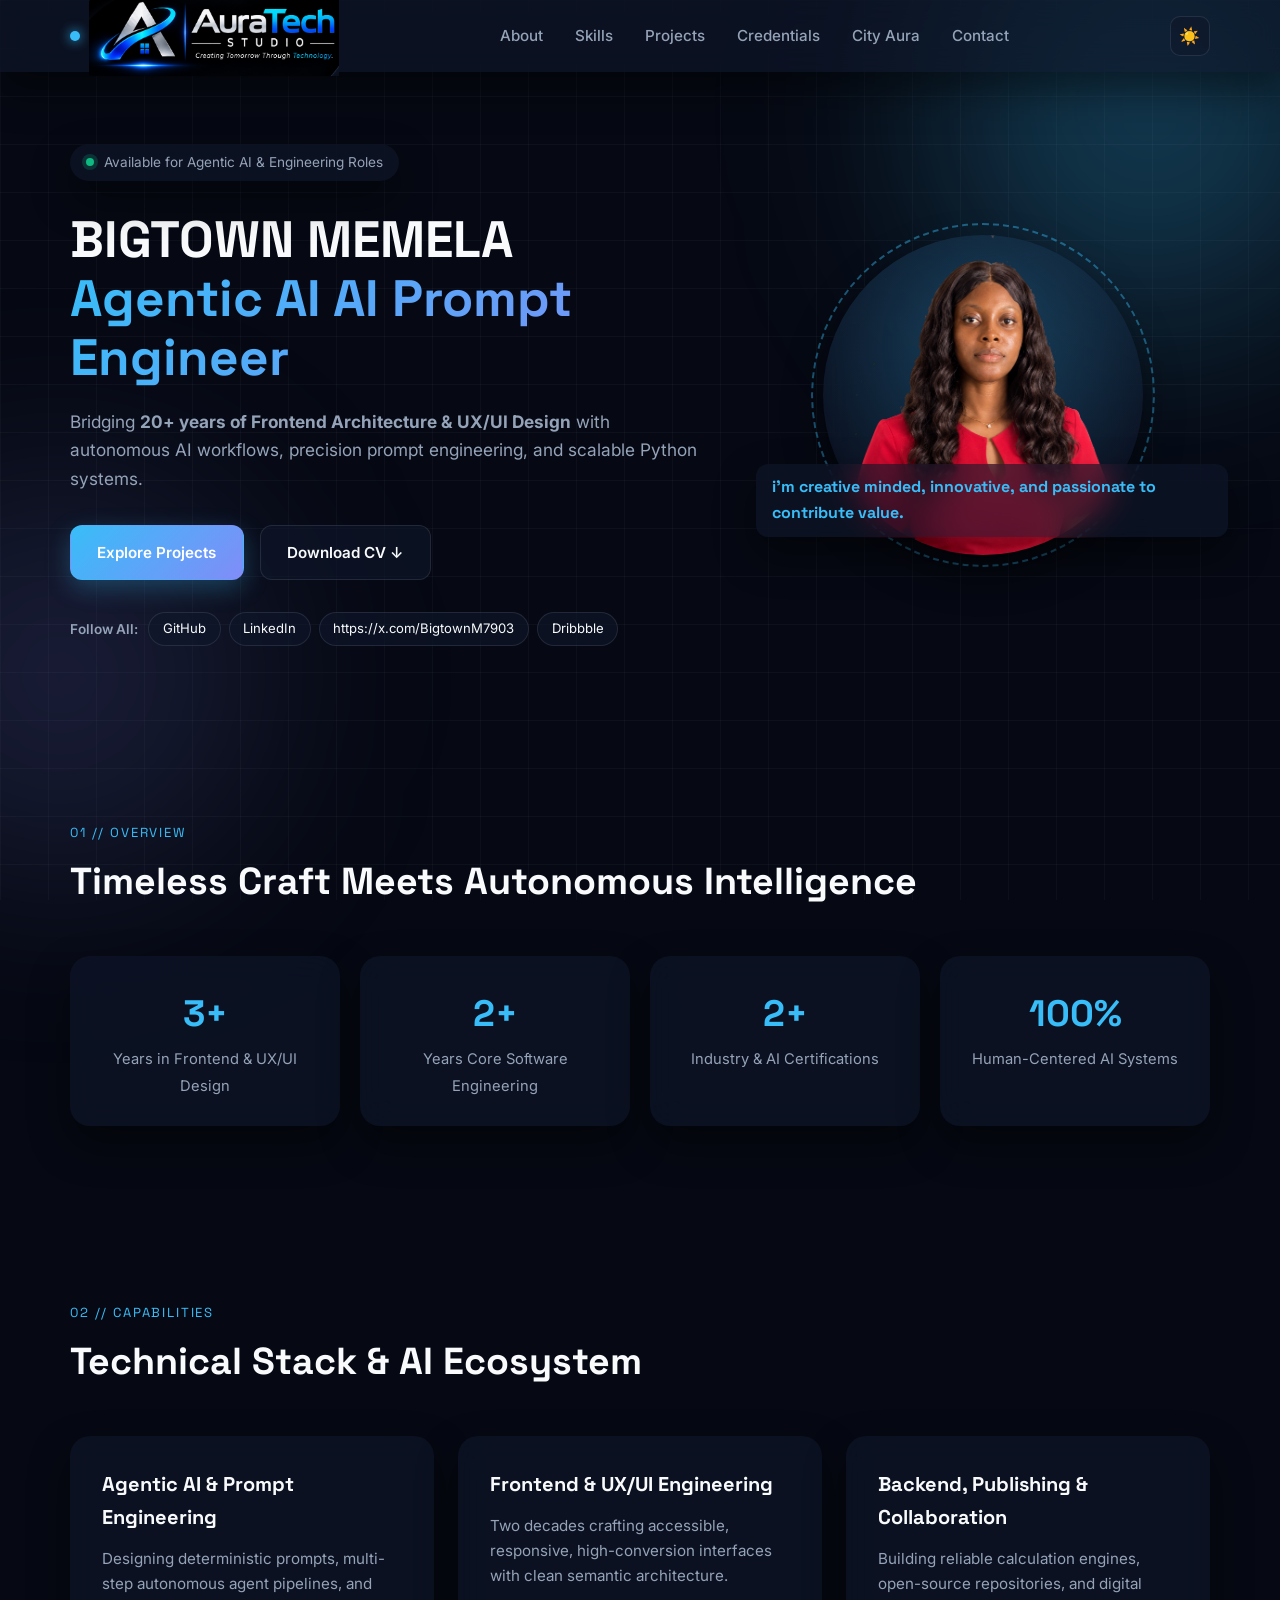
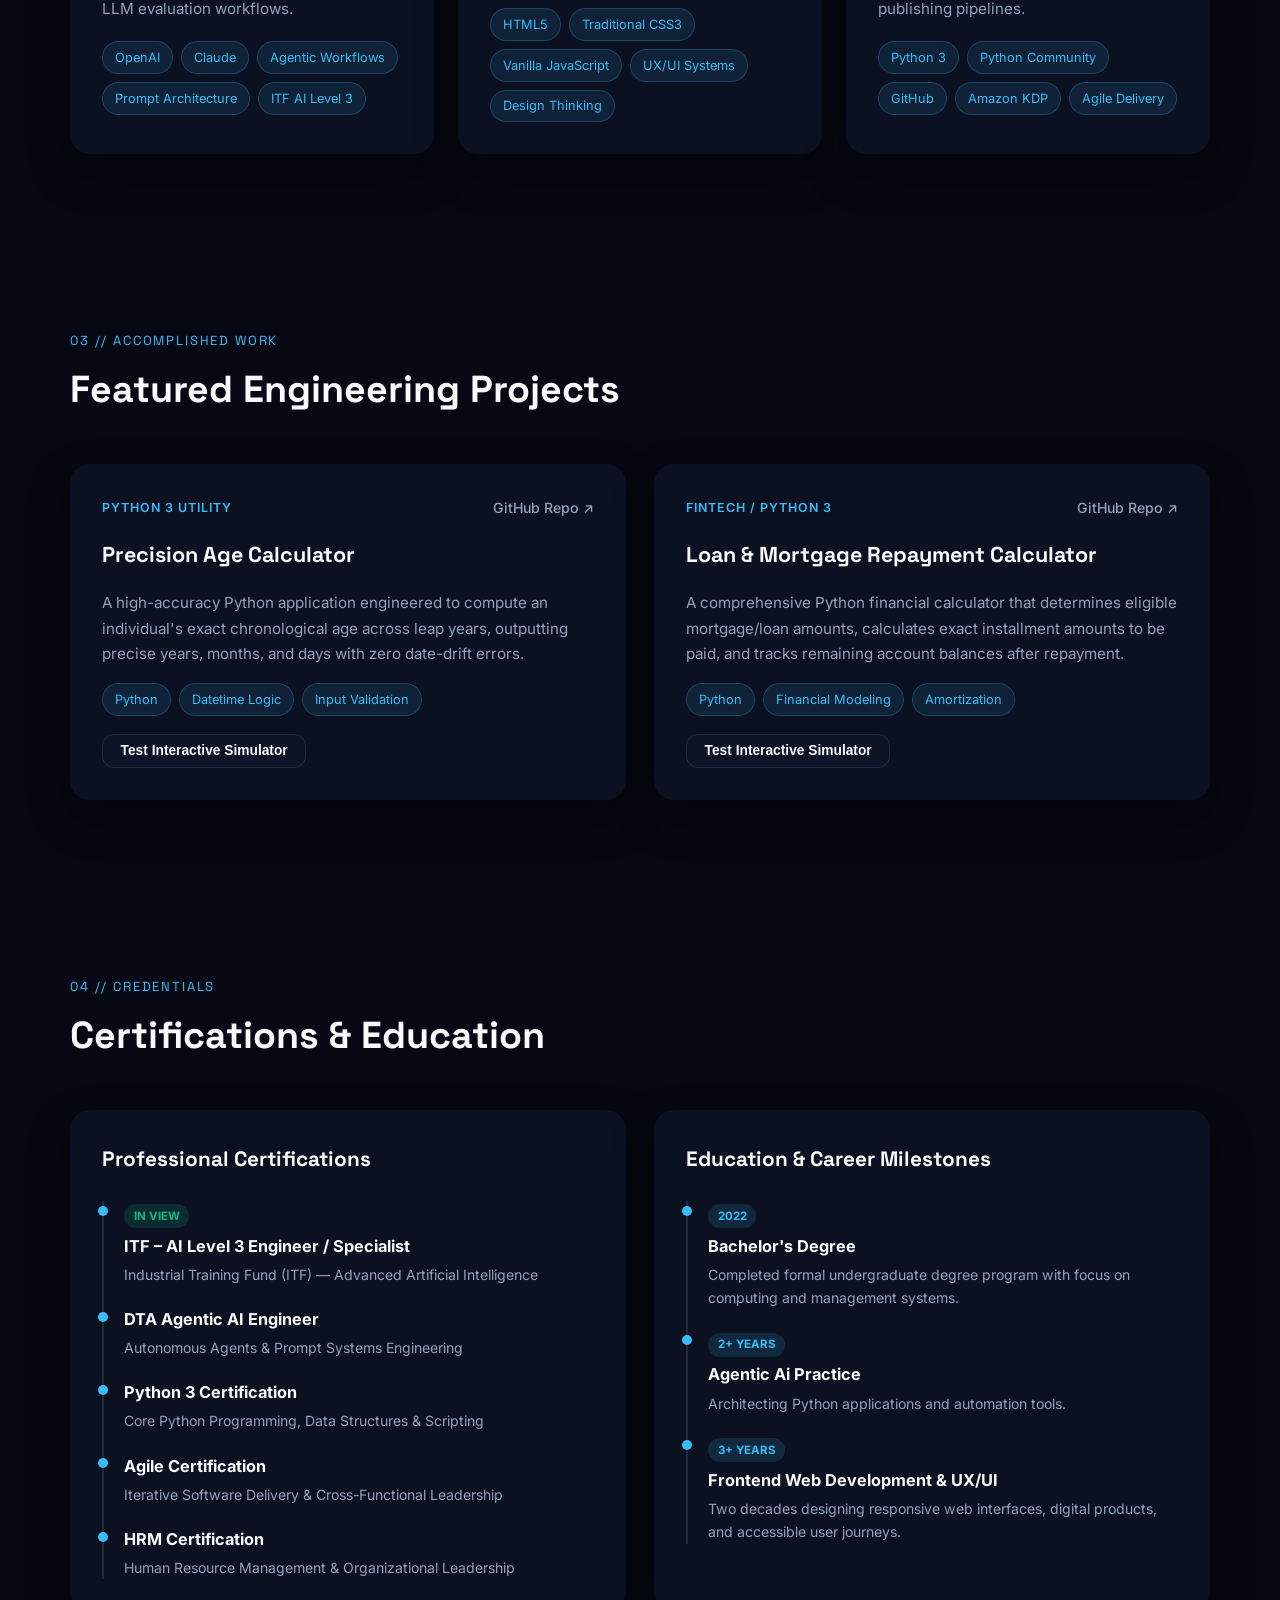
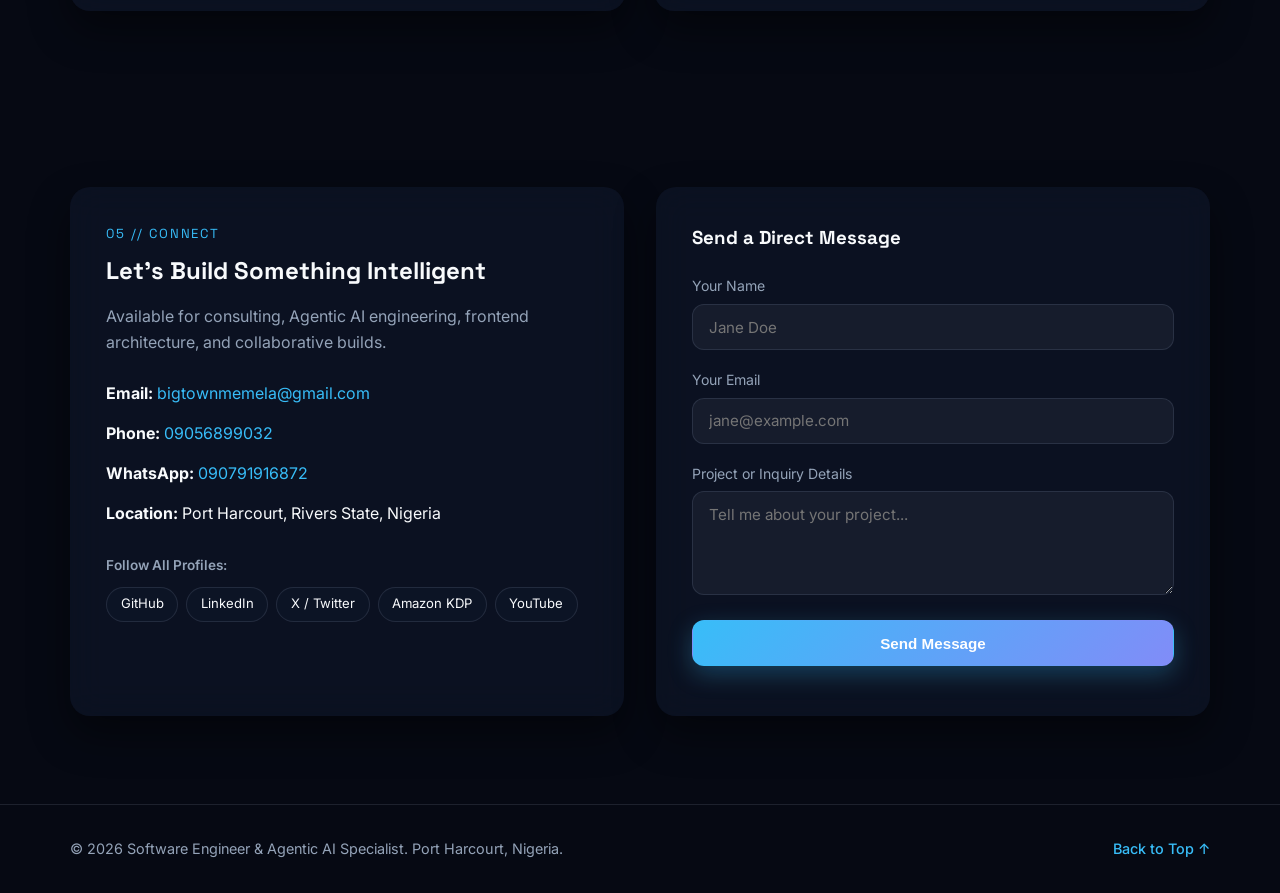
==== index.html @ 9e023c88 "Add files via upload" ====
<!DOCTYPE html>
<html lang="en" data-theme="dark">
<head>
  <meta charset="UTF-8" />
  <meta name="viewport" content="width=device-width, initial-scale=1.0" />
  <meta name="description" content="Portfolio of a Senior Software Engineer, Agentic AI & AI Prompt Engineer with 20+ years in Frontend Web Development & UX/UI Design." />
  <title>Portfolio | Software Engineer & Agentic AI Specialist</title>
  <link rel="preconnect" href="https://fonts.googleapis.com" />
  <link rel="preconnect" href="https://fonts.gstatic.com" crossorigin />
  <link href="https://fonts.googleapis.com/css?family=Inter:wght@300;400;500;600;700&family=Space+Grotesk:wght@500;600;700&display=swap" rel="stylesheet" />
  <link rel="stylesheet" href="static/css/style.css"/>
  <script src="script1.js"defer></script>
</head>
<body>
  <!-- Ambient Background Orbs -->
  <div class="bg-orb orb-1" aria-hidden="true"></div>
  <div class="bg-orb orb-2" aria-hidden="true"></div>
  <div class="grid-overlay" aria-hidden="true"></div>

  <!-- Navigation -->
  <header class="navbar glass">      
    <div class="container nav-container">        
      <a href="#home" class="brand">
        <span class="brand-dot"></span>    
        <img src="static/images/logo.png" alt="logo">
      </a>

      <nav class="nav-links" id="navLinks" aria-label="Primary Navigation">
        <a href="#about">About</a>
        <a href="#skills">Skills</a>
        <a href="#projects">Projects</a>
        <a href="#credentials">Credentials</a>
        <a href="templates/cityaura.html">City Aura</a>
        <a href="#contact">Contact</a>
      </nav>

      <div class="nav-actions">
        <button id="themeToggle" class="icon-btn" aria-label="Toggle dark and light theme" title="Switch Theme">
          <span class="theme-icon" id="themeIcon">☀️</span>
        </button>
        <button id="menuToggle" class="icon-btn mobile-only" aria-label="Toggle Menu" aria-expanded="false">
          ☰
        </button>
      </div>
    </div>
  </header>

  <main>
    <!-- Hero Section -->
    <section id="home" class="hero section">
      <div class="container hero-grid">
        <div class="hero-content reveal">
          <div class="status-pill glass">
            <span class="pulse"></span>
            <span>Available for Agentic AI & Engineering Roles</span>
          </div>

          <h1 class="hero-title">
            <span class="eyebrow"></span> BIGTOWN MEMELA<span>
              <div></div>
            <div class="gradient-text"> Agentic AI</span> AI Prompt Engineer
          </h1>

          <p class="hero-subtitle">
            Bridging <strong>20+ years of Frontend Architecture &amp; UX/UI Design</strong> with autonomous AI workflows, precision prompt engineering, and scalable Python systems.
          </p>

          <div class="hero-cta">
            <a href="#projects" class="btn btn-primary">Explore Projects</a>
            <a href="assets/resume.pdf" download class="btn btn-glass" id="downloadCvBtn">
              Download CV ↓
            </a>
          </div>

          <!-- Follow All Social Placeholder Links -->
          <div class="follow-all">
            <span class="follow-label">Follow All:</span>
            <div class="social-links">
              <a href="#" class="social-pill" target="_blank" rel="noopener" aria-label="GitHub">GitHub</a>
              <a href="https://www.linkedin.com/in/mbigtown" class="social-pill" target="_blank" rel="noopener" aria-label="LinkedIn">LinkedIn</a>
              <a href="#" class="social-pill" target="_blank" rel="noopener" aria-label="Amazon KDP Author Page">https://x.com/BigtownM7903</a>
              <a href="#" class="social-pill" target="_blank" rel="noopener" aria-label="Portfolio / Dribbble">Dribbble</a>
            </div>
          </div>
        </div>

        <!-- Circular Avatar + Transparent Cutout Integrated into Background -->
        <div class="hero-visual reveal">
          <div class="avatar-composite">
            <div class="avatar-ring"></div>
            <div class="avatar-circle glass">
              <img src="static/images/imgpjtc.png">
            </div>
            </dv>

              <span></span>
            </div>
            <div class="floating-badge badge-bottom glass">
              <strong>i'm creative minded, innovative,
                       and passionate to contribute value.
              </strong>
              <span></span>
          </div>
        </div>
      </div>
    </section>

    <!-- Experience & Philosophy -->
    <section id="about" class="section">
      <div class="container">
        <div class="section-header reveal">
          <span class="section-tag">01 // OVERVIEW</span>
          <h2>Timeless Craft Meets Autonomous Intelligence</h2>
        </div>

        <div class="stats-grid reveal">
          <div class="stat-card glass">
            <span class="stat-number">3+</span>
            <span class="stat-label">Years in Frontend &amp; UX/UI Design</span>
          </div>
          <div class="stat-card glass">
            <span class="stat-number">2+</span>
            <span class="stat-label">Years Core Software Engineering</span>
          </div>
          <div class="stat-card glass">
            <span class="stat-number">2+</span>
            <span class="stat-label">Industry &amp; AI Certifications</span>
          </div>
          <div class="stat-card glass">
            <span class="stat-number">100%</span>
            <span class="stat-label">Human-Centered AI Systems</span>
          </div>
        </div>
      </div>
    </section>

    <!-- Skills & Ecosystem -->
    <section id="skills" class="section">
      <div class="container">
        <div class="section-header reveal">
          <span class="section-tag">02 // CAPABILITIES</span>
          <h2>Technical Stack &amp; AI Ecosystem</h2>
        </div>

        <div class="skills-grid">
          <article class="skill-card glass reveal">
            <h3>Agentic AI &amp; Prompt Engineering</h3>
            <p>Designing deterministic prompts, multi-step autonomous agent pipelines, and LLM evaluation workflows.</p>
            <div class="tag-cloud">
              <span class="tag">OpenAI</span>
              <span class="tag">Claude</span>
              <span class="tag">Agentic Workflows</span>
              <span class="tag">Prompt Architecture</span>
              <span class="tag">ITF AI Level 3</span>
            </div>
          </article>

          <article class="skill-card glass reveal">
            <h3>Frontend &amp; UX/UI Engineering</h3>
            <p>Two decades crafting accessible, responsive, high-conversion interfaces with clean semantic architecture.</p>
            <div class="tag-cloud">
              <span class="tag">HTML5</span>
              <span class="tag">Traditional CSS3</span>
              <span class="tag">Vanilla JavaScript</span>
              <span class="tag">UX/UI Systems</span>
              <span class="tag">Design Thinking</span>
            </div>
          </article>

          <article class="skill-card glass reveal">
            <h3>Backend, Publishing &amp; Collaboration</h3>
            <p>Building reliable calculation engines, open-source repositories, and digital publishing pipelines.</p>
            <div class="tag-cloud">
              <span class="tag">Python 3</span>
              <span class="tag">Python Community</span>
              <span class="tag">GitHub</span>
              <span class="tag">Amazon KDP</span>
              <span class="tag">Agile Delivery</span>
            </div>
          </article>
        </div>
      </div>
    </section>

    <!-- Accomplished Projects -->
    <section id="projects" class="section">
      <div class="container">
        <div class="section-header reveal">
          <span class="section-tag">03 // ACCOMPLISHED WORK</span>
          <h2>Featured Engineering Projects</h2>
        </div>

        <div class="projects-grid">
          <!-- Project 1: Age Calculator -->
          <article class="project-card glass reveal">
            <div class="project-top">
              <span class="project-badge">Python 3 Utility</span>
              <a href="#" class="repo-link" target="_blank" rel="noopener">GitHub Repo ↗</a>
            </div>
            <h3>Precision Age Calculator</h3>
            <p>
              A high-accuracy Python application engineered to compute an individual's exact chronological age across leap years, outputting precise years, months, and days with zero date-drift errors.
            </p>
            <div class="tag-cloud">
              <span class="tag">Python</span>
              <span class="tag">Datetime Logic</span>
              <span class="tag">Input Validation</span>
            </div>
            <div class="project-actions">
              <button class="btn btn-glass btn-sm" data-demo="age">Test Interactive Simulator</button>
            </div>
          </article>

          <!-- Project 2: Loan & Mortgage Calculator -->
          <article class="project-card glass reveal">
            <div class="project-top">
              <span class="project-badge">FinTech / Python 3</span>
              <a href="#" class="repo-link" target="_blank" rel="noopener">GitHub Repo ↗</a>
            </div>
            <h3>Loan &amp; Mortgage Repayment Calculator</h3>
            <p>
              A comprehensive Python financial calculator that determines eligible mortgage/loan amounts, calculates exact installment amounts to be paid, and tracks remaining account balances after repayment.
            </p>
            <div class="tag-cloud">
              <span class="tag">Python</span>
              <span class="tag">Financial Modeling</span>
              <span class="tag">Amortization</span>
            </div>
            <div class="project-actions">
              <button class="btn btn-glass btn-sm" data-demo="loan">Test Interactive Simulator</button>
            </div>
          </article>
        </div>
      </div>
    </section>

    <!-- Certifications & Education -->
    <section id="credentials" class="section">
      <div class="container">
        <div class="section-header reveal">
          <span class="section-tag">04 // CREDENTIALS</span>
          <h2>Certifications &amp; Education</h2>
        </div>

        <div class="credentials-grid">
          <!-- Certifications -->
          <div class="cred-column glass reveal">
            <h3>Professional Certifications</h3>
            <ul class="timeline-list">
              <li class="timeline-item highlight-item">
                <span class="badge-status">In View</span>
                <h4>ITF – AI Level 3 Engineer / Specialist</h4>
                <p>Industrial Training Fund (ITF) — Advanced Artificial Intelligence</p>
              </li>
              <li class="timeline-item">
                <h4>DTA Agentic AI Engineer</h4>
                <p>Autonomous Agents &amp; Prompt Systems Engineering</p>
              </li>
              <li class="timeline-item">
                <h4>Python 3 Certification</h4>
                <p>Core Python Programming, Data Structures &amp; Scripting</p>
              </li>
              <li class="timeline-item">
                <h4>Agile Certification</h4>
                <p>Iterative Software Delivery &amp; Cross-Functional Leadership</p>
              </li>
              <li class="timeline-item">
                <h4>HRM Certification</h4>
                <p>Human Resource Management &amp; Organizational Leadership</p>
              </li>
            </ul>
          </div>

          <!-- Education & Experience -->
          <div class="cred-column glass reveal">
            <h3>Education &amp; Career Milestones</h3>
            <ul class="timeline-list">
              <li class="timeline-item">
                <span class="year-pill">2022</span>
                <h4>Bachelor's Degree</h4>
                <p>Completed formal undergraduate degree program with focus on computing and management systems.</p>
              </li>
              <li class="timeline-item">
                <span class="year-pill">2+ Years</span>
                <h4>Agentic Ai Practice</h4>
                <p>Architecting Python applications and automation tools.</p>
              </li>
              <li class="timeline-item">
                <span class="year-pill">3+ Years</span>
                <h4>Frontend Web Development &amp; UX/UI</h4>
                <p>Two decades designing responsive web interfaces, digital products, and accessible user journeys.</p>
              </li>
            </ul>
          </div>
        </div>
      </div>
    </section>

    <!-- Contact Section -->
    <section id="contact" class="section">
      <div class="container contact-grid">
        <div class="contact-info glass reveal">
          <span class="section-tag">05 // CONNECT</span>
          <h2>Let's Build Something Intelligent</h2>
          <p>
            Available for consulting, Agentic AI engineering, frontend architecture, and collaborative builds.
          </p>

          <ul class="contact-list">
            <li>
              <strong>Email:</strong>
              <a href="mailto:bigtownmemela@gmail.com">bigtownmemela@gmail.com</a>
            </li>
            <li>
              <strong>Phone:</strong>
              <a href="tel:+2349056899032">09056899032</a>
            </li>
            <li>
              <strong>WhatsApp:</strong>
              <a href="https://wa.me/23490791916872" target="_blank" rel="noopener">090791916872</a>
            </li>
            <li>
              <strong>Location:</strong>
              <span>Port Harcourt, Rivers State, Nigeria</span>
            </li>
          </ul>

          <div class="follow-all">
            <span class="follow-label">Follow All Profiles:</span>
            <div class="social-links">
              <a href="#" class="social-pill" target="_blank" rel="noopener">GitHub</a>
              <a href="#" class="social-pill" target="_blank" rel="noopener">LinkedIn</a>
              <a href="#" class="social-pill" target="_blank" rel="noopener">X / Twitter</a>
              <a href="#" class="social-pill" target="_blank" rel="noopener">Amazon KDP</a>
              <a href="#" class="social-pill" target="_blank" rel="noopener">YouTube</a>
            </div>
          </div>
        </div>

        <form id="contactForm" class="contact-form glass reveal" novalidate>
          <h3>Send a Direct Message</h3>
          <div class="form-group">
            <label for="senderName">Your Name</label>
            <input type="text" id="senderName" name="name" placeholder="Jane Doe" required />
          </div>
          <div class="form-group">
            <label for="senderEmail">Your Email</label>
            <input type="email" id="senderEmail" name="email" placeholder="jane@example.com" required />
          </div>
          <div class="form-group">
            <label for="senderMessage">Project or Inquiry Details</label>
            <textarea id="senderMessage" name="message" rows="4" placeholder="Tell me about your project..." required></textarea>
          </div>
          <button type="submit" class="btn btn-primary full-width">Send Message</button>
          <p id="formFeedback" class="form-feedback" role="status" aria-live="polite"></p>
        </form>
      </div>
    </section>
  </main>

  <footer class="footer">
    <div class="container footer-content">
      <p>&copy; <span id="currentYear"></span> Software Engineer &amp; Agentic AI Specialist. Port Harcourt, Nigeria.</p>
      <a href="#home" class="back-to-top">Back to Top ↑</a>
    </div>
  </footer>

  <!-- Interactive Python Project Demo Modal -->
  <div id="demoModal" class="modal" aria-hidden="true" role="dialog" aria-labelledby="modalTitle">
    <div class="modal-backdrop" id="modalBackdrop"></div>
    <div class="modal-box glass">
      <div class="modal-header">
        <h3 id="modalTitle">Project Simulator</h3>
        <button id="closeModal" class="icon-btn" aria-label="Close modal">✕</button>
      </div>
      <div id="modalBody" class="modal-body"></div>
    </div>
  </div>

  <script>
    document.addEventListener('DOMContentLoaded', () => {
  // 1. Dynamic Footer Year
  const yearEl = document.getElementById('currentYear');
  if (yearEl) yearEl.textContent = new Date().getFullYear();

  // 2. Theme Toggle (Dark Futuristic <-> Light Minimalist Glass)
  const root = document.documentElement;
  const themeToggle = document.getElementById('themeToggle');
  const themeIcon = document.getElementById('themeIcon');

  const savedTheme = localStorage.getItem('portfolio-theme') || 'dark';
  applyTheme(savedTheme);

  themeToggle.addEventListener('click', () => {
    const nextTheme = root.getAttribute('data-theme') === 'dark' ? 'light' : 'dark';
    applyTheme(nextTheme);
    localStorage.setItem('portfolio-theme', nextTheme);
  });

  function applyTheme(theme) {
    root.setAttribute('data-theme', theme);
    themeIcon.textContent = theme === 'dark' ? '☀️' : '🌙';
  }

  // 3. Mobile Navigation Toggle
  const menuToggle = document.getElementById('menuToggle');
  const navLinks = document.getElementById('navLinks');

  menuToggle.addEventListener('click', () => {
    const isOpen = navLinks.classList.toggle('active');
    menuToggle.setAttribute('aria-expanded', String(isOpen));
  });

  navLinks.querySelectorAll('a').forEach(link => {
    link.addEventListener('click', () => {
      navLinks.classList.remove('active');
      menuToggle.setAttribute('aria-expanded', 'false');
    });
  });

  // 4. Scroll Reveal Observer
  const revealObserver = new IntersectionObserver(
    entries => {
      entries.forEach(entry => {
        if (entry.isIntersecting) {
          entry.target.classList.add('visible');
          revealObserver.unobserve(entry.target);
        }
      });
    },
    { threshold: 0.12 }
  );

  document.querySelectorAll('.reveal').forEach(el => revealObserver.observe(el));

  // 5. Local Contact Form Handler
  const contactForm = document.getElementById('contactForm');
  const formFeedback = document.getElementById('formFeedback');

  contactForm.addEventListener('submit', event => {
    event.preventDefault();
    const name = document.getElementById('senderName').value.trim();
    const email = document.getElementById('senderEmail').value.trim();
    const message = document.getElementById('senderMessage').value.trim();

    if (!name || !email || !message) {
      formFeedback.style.color = '#f87171';
      formFeedback.textContent = 'Please complete all fields before sending.';
      return;
    }

    // Store submission locally in sessionStorage & offer direct mailto trigger
    const submissions = JSON.parse(localStorage.getItem('portfolio-inquiries') || '[]');
    submissions.push({ name, email, message, date: new Date().toISOString() });
    localStorage.setItem('portfolio-inquiries', JSON.stringify(submissions));

    formFeedback.style.color = '#10b981';
    formFeedback.innerHTML = `Thank you, <strong>${escapeHtml(name)}</strong>! Your message has been logged locally. <a href="mailto:bigtownmemela@gmail.com?subject=Portfolio%20Inquiry%20from%20${encodeURIComponent(name)}&body=${encodeURIComponent(message)}" style="color:inherit;text-decoration:underline;">Click here to launch your email client</a>.`;
    contactForm.reset();
  });

  // 6. Interactive Python Project Simulators (Age & Loan/Mortgage Calculators)
  const modal = document.getElementById('demoModal');
  const modalTitle = document.getElementById('modalTitle');
  const modalBody = document.getElementById('modalBody');
  const closeModal = document.getElementById('closeModal');
  const modalBackdrop = document.getElementById('modalBackdrop');

  document.querySelectorAll('[data-demo]').forEach(btn => {
    btn.addEventListener('click', () => {
      const type = btn.getAttribute('data-demo');
      openDemo(type);
    });
  });

  function openDemo(type) {
    if (type === 'age') {
      modalTitle.textContent = 'Python Age Calculator — Web Preview';
      modalBody.innerHTML = `
        <div class="form-group">
          <label for="dobInput">Select Date of Birth:</label>
          <input type="date" id="dobInput" />
        </div>
        <button id="calcAgeBtn" class="btn btn-primary full-width">Calculate Exact Age</button>
        <div id="ageOutput" class="sim-result" style="display:none;"></div>
      `;
      document.getElementById('calcAgeBtn').addEventListener('click', calculateExactAge);
    } else if (type === 'loan') {
      modalTitle.textContent = 'Loan & Mortgage Calculator — Web Preview';
      modalBody.innerHTML = `
        <div class="form-group">
          <label for="incomeInput">Monthly Income (₦):</label>
          <input type="number" id="incomeInput" placeholder="e.g. 500000" />
        </div>
        <div class="form-group">
          <label for="loanAmountInput">Requested Loan / Mortgage Amount (₦):</label>
          <input type="number" id="loanAmountInput" placeholder="e.g. 2000000" />
        </div>
        <div class="form-group">
          <label for="monthsInput">Repayment Duration (Months):</label>
          <input type="number" id="monthsInput" value="12" min="1" />
        </div>
        <div class="form-group">
          <label for="paidInput">Amount Already Paid (₦):</label>
          <input type="number" id="paidInput" value="0" min="0" />
        </div>
        <button id="calcLoanBtn" class="btn btn-primary full-width">Compute Loan & Balance</button>
        <div id="loanOutput" class="sim-result" style="display:none;"></div>
      `;
      document.getElementById('calcLoanBtn').addEventListener('click', calculateLoanDetails);
    }

    modal.classList.add('open');
    modal.setAttribute('aria-hidden', 'false');
  }

  function calculateExactAge() {
    const dobVal = document.getElementById('dobInput').value;
    const output = document.getElementById('ageOutput');
    if (!dobVal) return;

    const dob = new Date(dobVal);
    const today = new Date();
    if (dob > today) {
      output.style.display = 'block';
      output.textContent = 'Date of birth cannot be in the future.';
      return;
    }

    let years = today.getFullYear() - dob.getFullYear();
    let months = today.getMonth() - dob.getMonth();
    let days = today.getDate() - dob.getDate();

    if (days < 0) {
      months -= 1;
      const prevMonthDays = new Date(today.getFullYear(), today.getMonth(), 0).getDate();
      days += prevMonthDays;
    }
    if (months < 0) {
      years -= 1;
      months += 12;
    }

    output.style.display = 'block';
    output.innerHTML = `<strong>Exact Age:</strong> ${years} Years, ${months} Months, and ${days} Days.`;
  }

  function calculateLoanDetails() {
    const income = parseFloat(document.getElementById('incomeInput').value) || 0;
    const principal = parseFloat(document.getElementById('loanAmountInput').value) || 0;
    const months = parseInt(document.getElementById('monthsInput').value, 10) || 1;
    const alreadyPaid = parseFloat(document.getElementById('paidInput').value) || 0;
    const output = document.getElementById('loanOutput');

    const maxEligibleMortgage = income * 0.4 * months;
    const annualRate = 0.12; // 12% standard annual rate
    const totalPayable = principal * (1 + annualRate * (months / 12));
    const monthlyInstallment = totalPayable / months;
    const remainingBalance = Math.max(0, totalPayable - alreadyPaid);

    output.style.display = 'block';
    output.innerHTML = `
      <div><strong>Max Eligible Mortgage Capacity:</strong> ₦${maxEligibleMortgage.toLocaleString()}</div>
      <div><strong>Total Amount to Be Paid:</strong> ₦${totalPayable.toLocaleString(undefined, { maximumFractionDigits: 2 })}</div>
      <div><strong>Monthly Installment:</strong> ₦${monthlyInstallment.toLocaleString(undefined, { maximumFractionDigits: 2 })}</div>
      <div><strong>Remaining Account Balance After Payment:</strong> ₦${remainingBalance.toLocaleString(undefined, { maximumFractionDigits: 2 })}</div>
    `;
  }

  function hideModal() {
    modal.classList.remove('open');
    modal.setAttribute('aria-hidden', 'true');
  }

  closeModal.addEventListener('click', hideModal);
  modalBackdrop.addEventListener('click', hideModal);

  function escapeHtml(str) {
    return str.replace(/[&<>"']/g, m => ({
      '&': '&amp;',
      '<': '&lt;',
      '>': '&gt;',
      '"': '&quot;',
      "'": '&#39;'
    }[m]));
  }
});

  </script>
</body>
</html>
---- static/css/style.css ----
/* =========================================================
   CSS VARIABLES — DARK FUTURISTIC & LIGHT MINIMALIST GLASS
   ========================================================= */
:root {
  --font-sans: 'Inter', -apple-system, BlinkMacSystemFont, sans-serif;
  --font-display: 'Space Grotesk', sans-serif;
  --radius-lg: 20px;
  --radius-md: 12px;
  --radius-pill: 999px;
  --transition: 0.3s cubic-bezier(0.25, 0.8, 0.25, 1);
}

[data-theme="dark"] {
  --bg-primary: #060913;
  --bg-secondary: #0d1326;
  --glass-bg: rgba(15, 23, 42, 0.62);
  --glass-border: rgba(148, 163, 184, 0.16);
  --glass-shadow: 0 18px 40px rgba(0, 0, 0, 0.45);
  --text-primary: #f8fafc;
  --text-secondary: #94a3b8;
  --accent-primary: #38bdf8;
  --accent-secondary: #818cf8;
  --accent-glow: rgba(56, 189, 248, 0.28);
  --grid-color: rgba(148, 163, 184, 0.05);
}

[data-theme="light"] {
  --bg-primary: #f4f7fb;
  --bg-secondary: #ffffff;
  --glass-bg: rgba(255, 255, 255, 0.72);
  --glass-border: rgba(15, 23, 42, 0.1);
  --glass-shadow: 0 14px 35px rgba(15, 23, 42, 0.07);
  --text-primary: #0f172a;
  --text-secondary: #475569;
  --accent-primary: #0284c7;
  --accent-secondary: #4f46e5;
  --accent-glow: rgba(2, 132, 199, 0.16);
  --grid-color: rgba(15, 23, 42, 0.04);
}

/* =========================================================
   RESET & BASE STYLES
   ========================================================= */
*, *::before, *::after {
  box-sizing: border-box;
  margin: 0;
  padding: 0;
}

html {
  scroll-behavior: smooth;
}

body {
  font-family: var(--font-sans);
  background-color: var(--bg-primary);
  color: var(--text-primary);
  line-height: 1.65;
  overflow-x: hidden;
  transition: background-color var(--transition), color var(--transition);
}

.container {
  width: min(1140px, 92%);
  margin-inline: auto;
}

.section {
  padding: 5.5rem 0;
  position: relative;
  z-index: 1;
}

/* =========================================================
   FUTURISTIC AMBIENT BACKGROUND
   ========================================================= */
.grid-overlay {
  position: fixed;
  inset: 0;
  background-image:
    linear-gradient(to right, var(--grid-color) 1px, transparent 1px),
    linear-gradient(to bottom, var(--grid-color) 1px, transparent 1px);
  background-size: 48px 48px;
  pointer-events: none;
  z-index: 0;
}

.bg-orb {
  position: fixed;
  border-radius: 50%;
  filter: blur(110px);
  pointer-events: none;
  z-index: 0;
}

.orb-1 {
  width: 420px;
  height: 420px;
  background: var(--accent-glow);
  top: -100px;
  right: -80px;
}

.orb-2 {
  width: 360px;
  height: 360px;
  background: rgba(129, 140, 248, 0.18);
  bottom: 5%;
  left: -120px;
}

/* =========================================================
   GLASSMORPHISM UTILITY
   ========================================================= */
.glass {
  background: var(--glass-bg);
  backdrop-filter: blur(16px);
  -webkit-backdrop-filter: blur(16px);
  box-shadow: var(--glass-shadow);
}

/* =========================================================
   NAVBAR
   ========================================================= */
.navbar {
  position: sticky;
  top: 0;
  z-index: 100;
  border-top: none;
  border-left: none;
  border-right: none;
}

.navbar img {
  height: 80px;
  width: 250px;
}

.nav-container {
  display: flex;
  align-items: center;
  justify-content: space-between;
  height: 72px;
}

.brand {
  font-family: var(--font-display);
  font-weight: 700;
  font-size: 1.35rem;
  color: var(--text-primary);
  text-decoration: none;
  display: flex;
  align-items: center;
  gap: 0.55rem;
  letter-spacing: 0.04em;
}

.brand-dot {
  width: 10px;
  height: 10px;
  border-radius: 50%;
  background: var(--accent-primary);
  box-shadow: 0 0 12px var(--accent-primary);
}

.accent {
  color: var(--accent-primary);
}

.nav-links {
  display: flex;
  gap: 2rem;
}

.nav-links a {
  color: var(--text-secondary);
  text-decoration: none;
  font-size: 0.95rem;
  font-weight: 500;
  transition: color var(--transition);
}

.nav-links a:hover {
  color: var(--accent-primary);
}

.nav-actions {
  display: flex;
  align-items: center;
  gap: 0.6rem;
}

.icon-btn {
  background: var(--glass-bg);
  border: 1px solid var(--glass-border);
  color: var(--text-primary);
  width: 40px;
  height: 40px;
  border-radius: 10px;
  cursor: pointer;
  display: grid;
  place-items: center;
  font-size: 1.05rem;
  transition: transform var(--transition), border-color var(--transition);
}

.icon-btn:hover {
  border-color: var(--accent-primary);
  transform: translateY(-2px);
}

.mobile-only {
  display: none;
}

/* =========================================================
   HERO & CIRCULAR CUTOUT AVATAR
   ========================================================= */
.hero {
  padding-top: 4.5rem;
}

.hero-visual img {
  height: 80; 
  width: 150;
}

.hero-grid {
  display: grid;
  grid-template-columns: 1.25fr 0.9fr;
  gap: 3.5rem;
  align-items: center;
}

.status-pill {
  display: inline-flex;
  align-items: center;
  gap: 0.6rem;
  padding: 0.45rem 1rem;
  border-radius: var(--radius-pill);
  font-size: 0.85rem;
  color: var(--text-secondary);
  margin-bottom: 1.4rem;
}

.pulse {
  width: 8px;
  height: 8px;
  border-radius: 50%;
  background: #10b981;
  box-shadow: 0 0 0 4px rgba(16, 185, 129, 0.2);
}



.eyebrow {
  display: block;
  font-size: 0.95rem;
  text-transform: uppercase;
  letter-spacing: 0.16em;
  color: var(--accent-primary);
  margin-bottom: 0.5rem;
}

.hero-title {
  font-family: var(--font-display);
  font-size: clamp(2.1rem, 4vw, 3.35rem);
  line-height: 1.15;
  margin-bottom: 1.25rem;
}

.gradient-text {
  background: linear-gradient(135deg, var(--accent-primary), var(--accent-secondary));
  -webkit-background-clip: text;
  -webkit-text-fill-color: transparent;
}

.hero-subtitle {
  font-size: 1.08rem;
  color: var(--text-secondary);
  max-width: 58ch;
  margin-bottom: 2rem;
}

.hero-cta {
  display: flex;
  flex-wrap: wrap;
  gap: 1rem;
  margin-bottom: 2rem;
}

/* Buttons */
.btn {
  display: inline-flex;
  align-items: center;
  justify-content: center;
  padding: 0.85rem 1.65rem;
  border-radius: var(--radius-md);
  font-weight: 600;
  font-size: 0.95rem;
  text-decoration: none;
  cursor: pointer;
  border: 1px solid transparent;
  transition: all var(--transition);
}

.btn-primary {
  background: linear-gradient(135deg, var(--accent-primary), var(--accent-secondary));
  color: #ffffff;
  box-shadow: 0 8px 24px var(--accent-glow);
}

.btn-primary:hover {
  transform: translateY(-2px);
  filter: brightness(1.08);
}

.btn-glass {
  background: var(--glass-bg);
  border-color: var(--glass-border);
  color: var(--text-primary);
}

.btn-glass:hover {
  border-color: var(--accent-primary);
  transform: translateY(-2px);
}

.btn-sm {
  padding: 0.55rem 1.1rem;
  font-size: 0.86rem;
}

.full-width {
  width: 100%;
}

/* Follow All Social Pills */
.follow-all {
  display: flex;
  flex-wrap: wrap;
  align-items: center;
  gap: 0.65rem;
}

.follow-label {
  font-size: 0.85rem;
  font-weight: 600;
  color: var(--text-secondary);
}

.social-links {
  display: flex;
  flex-wrap: wrap;
  gap: 0.5rem;
}

.social-pill {
  padding: 0.35rem 0.85rem;
  border-radius: var(--radius-pill);
  background: var(--glass-bg);
  border: 1px solid var(--glass-border);
  color: var(--text-primary);
  text-decoration: none;
  font-size: 0.82rem;
  transition: all var(--transition);
}

.social-pill:hover {
  border-color: var(--accent-primary);
  color: var(--accent-primary);
}

/* Circular Avatar + Transparent Cutout Composite */
.hero-visual {
  display: flex;
  justify-content: center;
}

.avatar-composite {
  position: relative;
  width: 320px;
  height: 320px;
  display: grid;
  place-items: center;
}

.avatar-ring {
  position: absolute;
  inset: -12px;
  border-radius: 50%;
  border: 2px dashed var(--accent-primary);
  opacity: 0.45;
  animation: spinSlow 28s linear infinite;
}

.avatar-circle {
  width: 100%;
  height: 100%;
  border-radius: 50%;
  overflow: hidden;
  position: relative;
  background: radial-gradient(circle at 50% 35%, var(--accent-glow), transparent 72%), var(--glass-bg);
  display: flex;
  justify-content: center;
}

.avatar-cutout {
  width: 94%;
  height: 94%;
  object-fit: contain;
  object-position: bottom center;
  /* Blends transparent cutout edges seamlessly into background */
  -webkit-mask-image: radial-gradient(circle at 50% 48%, #000 66%, transparent 99%);
  mask-image: radial-gradient(circle at 50% 48%, #000 66%, transparent 99%);
}

.floating-badge {
  position: absolute;
  padding: 0.65rem 1rem;
  border-radius: var(--radius-md);
  display: flex;
  flex-direction: column;
  font-size: 0.8rem;
}

.floating-badge strong {
  font-family: var(--font-display);
  color: var(--accent-primary);
  font-size: 1rem;
}

.badge-top {
  top: 14px;
  left: -18px;
}

.badge-bottom {
  bottom: 18px;
  right: -18px;
}

@keyframes spinSlow {
  to { transform: rotate(360deg); }
}

/* =========================================================
   SECTION HEADERS & CARDS
   ========================================================= */
.section-header {
  margin-bottom: 2.75rem;
}

.section-tag {
  font-family: var(--font-display);
  font-size: 0.82rem;
  letter-spacing: 0.14em;
  color: var(--accent-primary);
  display: block;
  margin-bottom: 0.4rem;
}

.section-header h2 {
  font-family: var(--font-display);
  font-size: clamp(1.75rem, 3vw, 2.35rem);
}

/* Stats */
.stats-grid {
  display: grid;
  grid-template-columns: repeat(auto-fit, minmax(210px, 1fr));
  gap: 1.25rem;
}

.stat-card {
  padding: 1.75rem;
  border-radius: var(--radius-lg);
  text-align: center;
}

.stat-number {
  display: block;
  font-family: var(--font-display);
  font-size: 2.3rem;
  font-weight: 700;
  color: var(--accent-primary);
}

.stat-label {
  font-size: 0.92rem;
  color: var(--text-secondary);
}

/* Skills */
.skills-grid {
  display: grid;
  grid-template-columns: repeat(auto-fit, minmax(300px, 1fr));
  gap: 1.5rem;
}

.skill-card {
  padding: 2rem;
  border-radius: var(--radius-lg);
  transition: transform var(--transition);
}

.skill-card:hover {
  transform: translateY(-4px);
}

.skill-card h3 {
  font-family: var(--font-display);
  margin-bottom: 0.75rem;
  font-size: 1.25rem;
}

.skill-card p {
  color: var(--text-secondary);
  font-size: 0.95rem;
  margin-bottom: 1.25rem;
}

.tag-cloud {
  display: flex;
  flex-wrap: wrap;
  gap: 0.5rem;
}

.tag {
  font-size: 0.8rem;
  padding: 0.3rem 0.75rem;
  border-radius: var(--radius-pill);
  background: rgba(56, 189, 248, 0.1);
  border: 1px solid rgba(56, 189, 248, 0.25);
  color: var(--accent-primary);
}

/* Projects */
.projects-grid {
  display: grid;
  grid-template-columns: repeat(auto-fit, minmax(320px, 1fr));
  gap: 1.75rem;
}

.project-card {
  padding: 2rem;
  border-radius: var(--radius-lg);
  display: flex;
  flex-direction: column;
  justify-content: space-between;
  gap: 1.1rem;
}

.project-top {
  display: flex;
  justify-content: space-between;
  align-items: center;
}

.project-badge {
  font-size: 0.78rem;
  font-weight: 600;
  color: var(--accent-primary);
  text-transform: uppercase;
  letter-spacing: 0.08em;
}

.repo-link {
  color: var(--text-secondary);
  text-decoration: none;
  font-size: 0.88rem;
  font-weight: 500;
}

.repo-link:hover {
  color: var(--accent-primary);
}

.project-card h3 {
  font-family: var(--font-display);
  font-size: 1.35rem;
}

.project-card p {
  color: var(--text-secondary);
  font-size: 0.95rem;
}

/* Credentials */
.credentials-grid {
  display: grid;
  grid-template-columns: repeat(auto-fit, minmax(320px, 1fr));
  gap: 1.75rem;
}

.cred-column {
  padding: 2rem;
  border-radius: var(--radius-lg);
}

.cred-column h3 {
  font-family: var(--font-display);
  margin-bottom: 1.5rem;
  font-size: 1.3rem;
}

.timeline-list {
  list-style: none;
  display: flex;
  flex-direction: column;
  gap: 1.25rem;
  border-left: 2px solid var(--glass-border);
  padding-left: 1.25rem;
}

.timeline-item {
  position: relative;
}

.timeline-item::before {
  content: '';
  position: absolute;
  left: -1.62rem;
  top: 0.35rem;
  width: 10px;
  height: 10px;
  border-radius: 50%;
  background: var(--accent-primary);
}

.timeline-item h4 {
  font-size: 1.02rem;
  margin-bottom: 0.2rem;
}

.timeline-item p {
  font-size: 0.88rem;
  color: var(--text-secondary);
}

.badge-status, .year-pill {
  display: inline-block;
  font-size: 0.72rem;
  font-weight: 700;
  text-transform: uppercase;
  padding: 0.15rem 0.6rem;
  border-radius: var(--radius-pill);
  background: rgba(16, 185, 129, 0.16);
  color: #10b981;
  margin-bottom: 0.3rem;
}

.year-pill {
  background: rgba(56, 189, 248, 0.14);
  color: var(--accent-primary);
}

/* Contact */
.contact-grid {
  display: grid;
  grid-template-columns: 1fr 1fr;
  gap: 2rem;
}

.contact-info, .contact-form {
  padding: 2.25rem;
  border-radius: var(--radius-lg);
}

.contact-info h2 {
  font-family: var(--font-display);
  margin-bottom: 0.75rem;
}

.contact-info p {
  color: var(--text-secondary);
  margin-bottom: 1.5rem;
}

.contact-list {
  list-style: none;
  display: flex;
  flex-direction: column;
  gap: 0.85rem;
  margin-bottom: 1.75rem;
}

.contact-list a {
  color: var(--accent-primary);
  text-decoration: none;
}

.contact-form h3 {
  font-family: var(--font-display);
  margin-bottom: 1.25rem;
}

.form-group {
  margin-bottom: 1.1rem;
}

.form-group label {
  display: block;
  font-size: 0.88rem;
  margin-bottom: 0.4rem;
  color: var(--text-secondary);
}

.form-group input,
.form-group textarea {
  width: 100%;
  padding: 0.8rem 1rem;
  border-radius: var(--radius-md);
  border: 1px solid var(--glass-border);
  background: rgba(148, 163, 184, 0.08);
  color: var(--text-primary);
  font-family: inherit;
  font-size: 0.95rem;
}

.form-group input:focus,
.form-group textarea:focus {
  outline: none;
  border-color: var(--accent-primary);
}

.form-feedback {
  margin-top: 0.85rem;
  font-size: 0.9rem;
  color: #10b981;
}

/* Footer */
.footer {
  border-top: 1px solid var(--glass-border);
  padding: 2rem 0;
  position: relative;
  z-index: 1;
}

.footer-content {
  display: flex;
  justify-content: space-between;
  align-items: center;
  flex-wrap: wrap;
  gap: 1rem;
  font-size: 0.9rem;
  color: var(--text-secondary);
}

.back-to-top {
  color: var(--accent-primary);
  text-decoration: none;
  font-weight: 500;
}

/* Modal */
.modal {
  position: fixed;
  inset: 0;
  display: none;
  place-items: center;
  z-index: 200;
  padding: 1rem;
}

.modal.open {
  display: grid;
}

.modal-backdrop {
  position: absolute;
  inset: 0;
  background: rgba(2, 6, 23, 0.75);
}

.modal-box {
  position: relative;
  width: min(480px, 100%);
  padding: 1.75rem;
  border-radius: var(--radius-lg);
  z-index: 1;
}

.modal-header {
  display: flex;
  justify-content: space-between;
  align-items: center;
  margin-bottom: 1.25rem;
}

.sim-result {
  margin-top: 1rem;
  padding: 1rem;
  border-radius: var(--radius-md);
  background: rgba(56, 189, 248, 0.12);
  border: 1px solid var(--accent-primary);
  font-size: 0.92rem;
}

/* Scroll Reveal */
.reveal {
  opacity: 0;
  transform: translateY(20px);
  transition: opacity 0.6s ease, transform 0.6s ease;
}

.reveal.visible {
  opacity: 1;
  transform: translateY(0);
}

/* =========================================================
   RESPONSIVE BREAKPOINTS
   ========================================================= */
@media (max-width: 860px) {
  .hero-grid, .contact-grid {
    grid-template-columns: 1fr;
  }

  .hero-visual {
    order: -1;
  }
  
  .hero-visual img {
  height: 290px;
  width:   500px;
} 

  .avatar-composite {
    width: 260px;
    height: 260px;
  }

  .nav-links {
    display: none;
    position: absolute;
    top: 72px;
    left: 0;
    right: 0;
    flex-direction: column;
    background: var(--bg-secondary);
    padding: 1.5rem;
    border-bottom: 1px solid var(--glass-border);
  }

  .nav-links.active {
    display: flex;
  }

  .mobile-only {
    display: grid;
  }
}
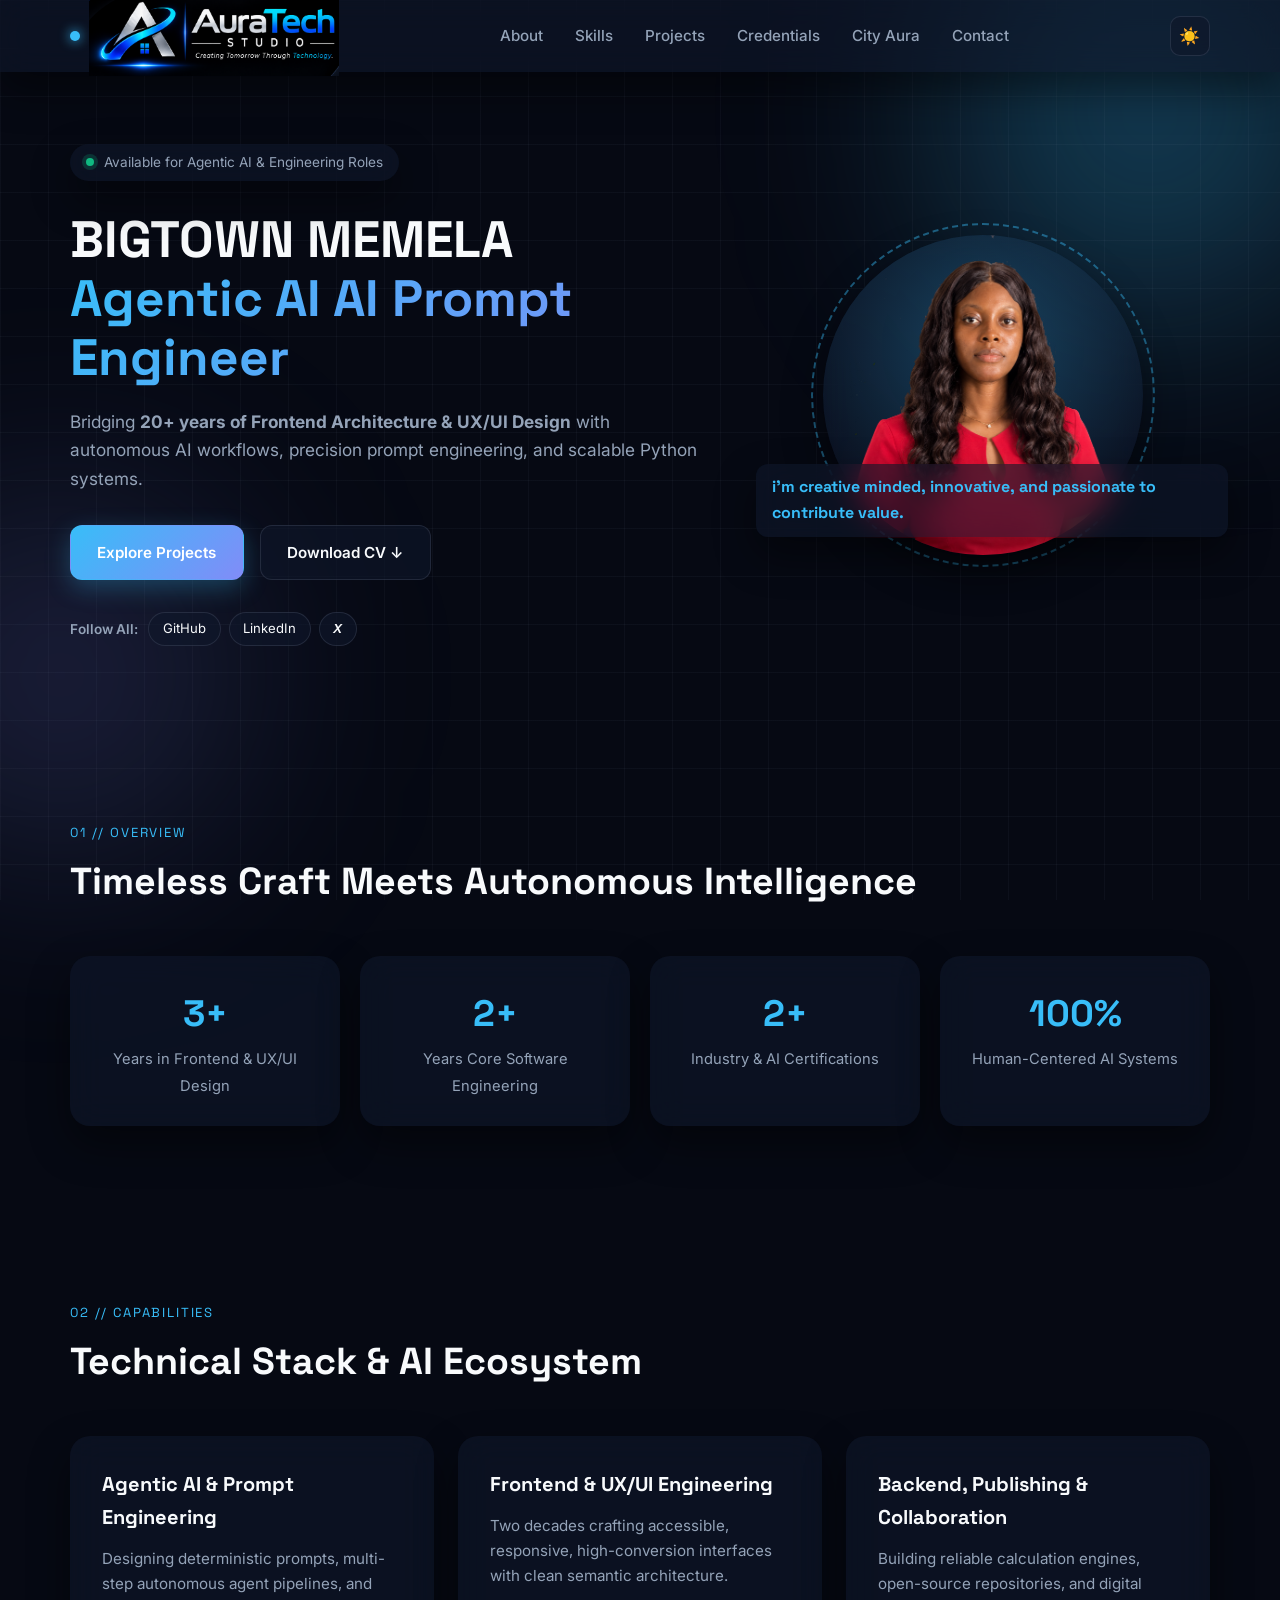
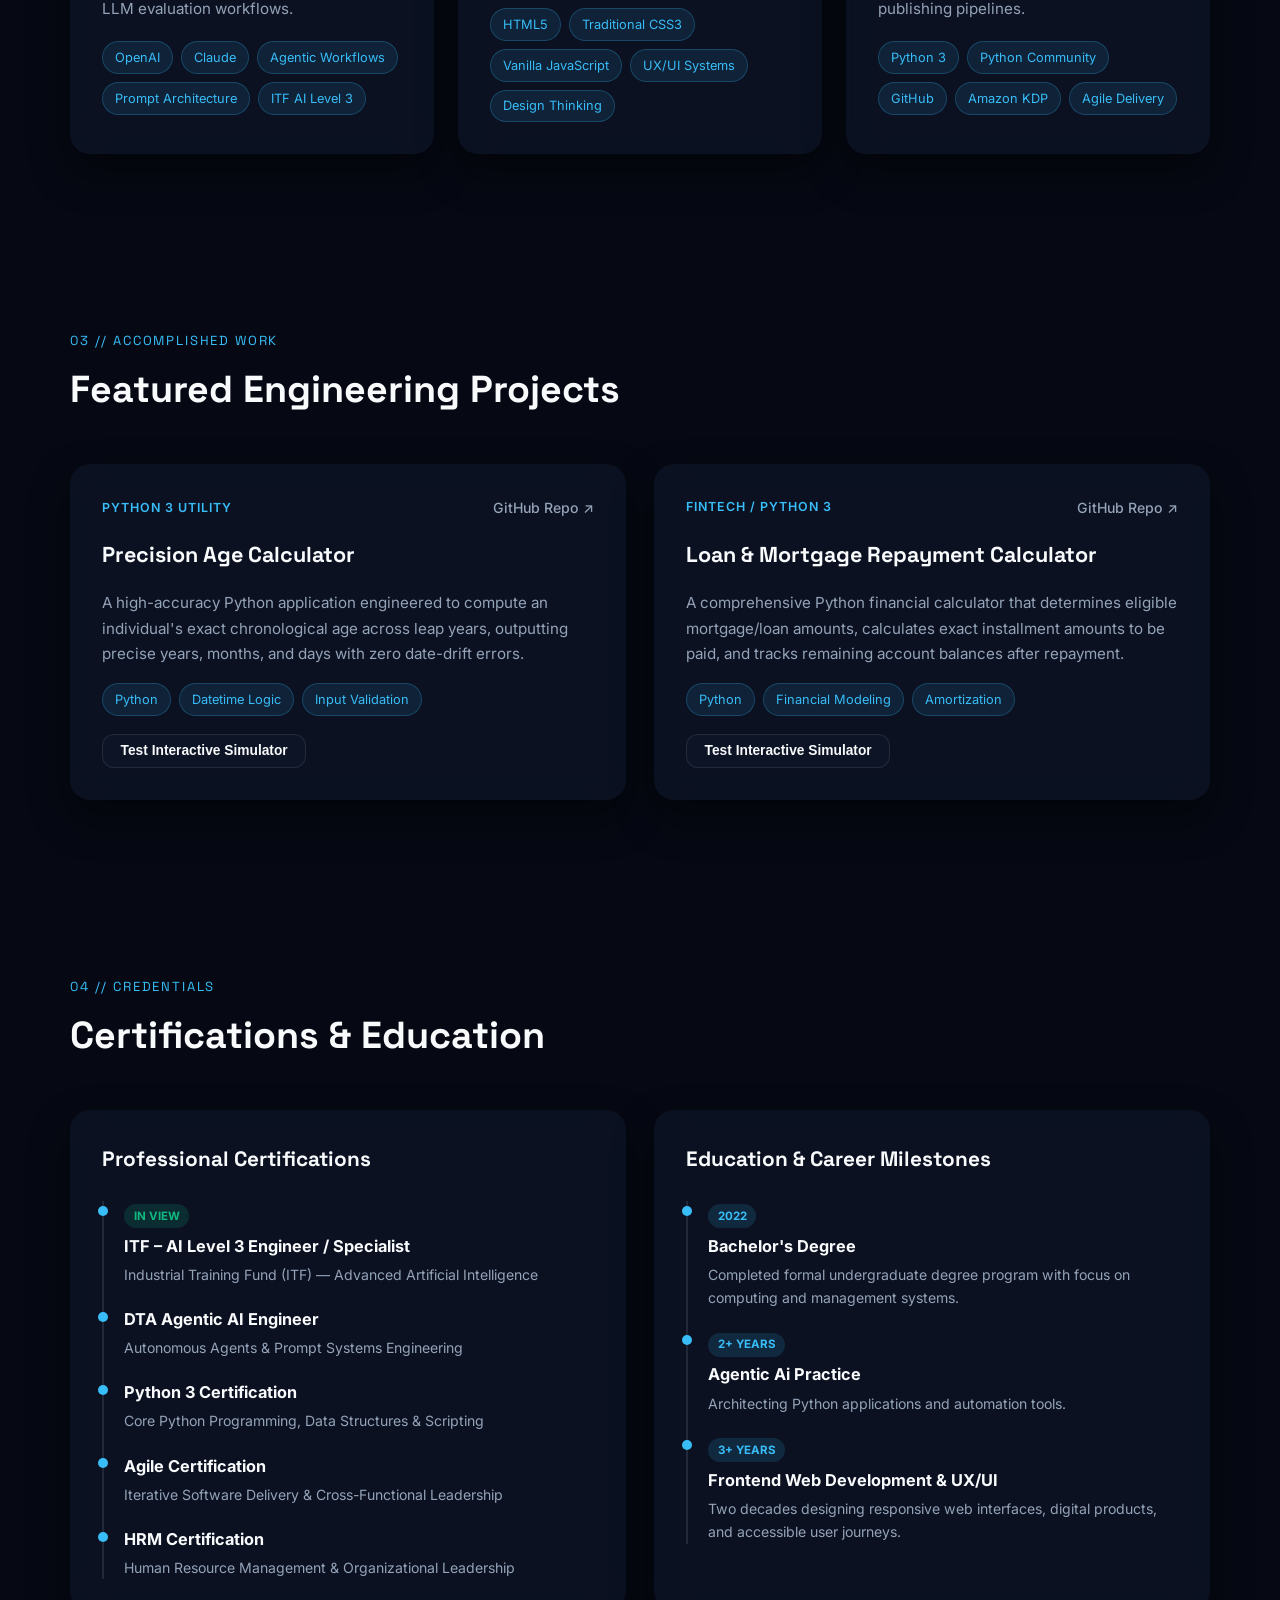
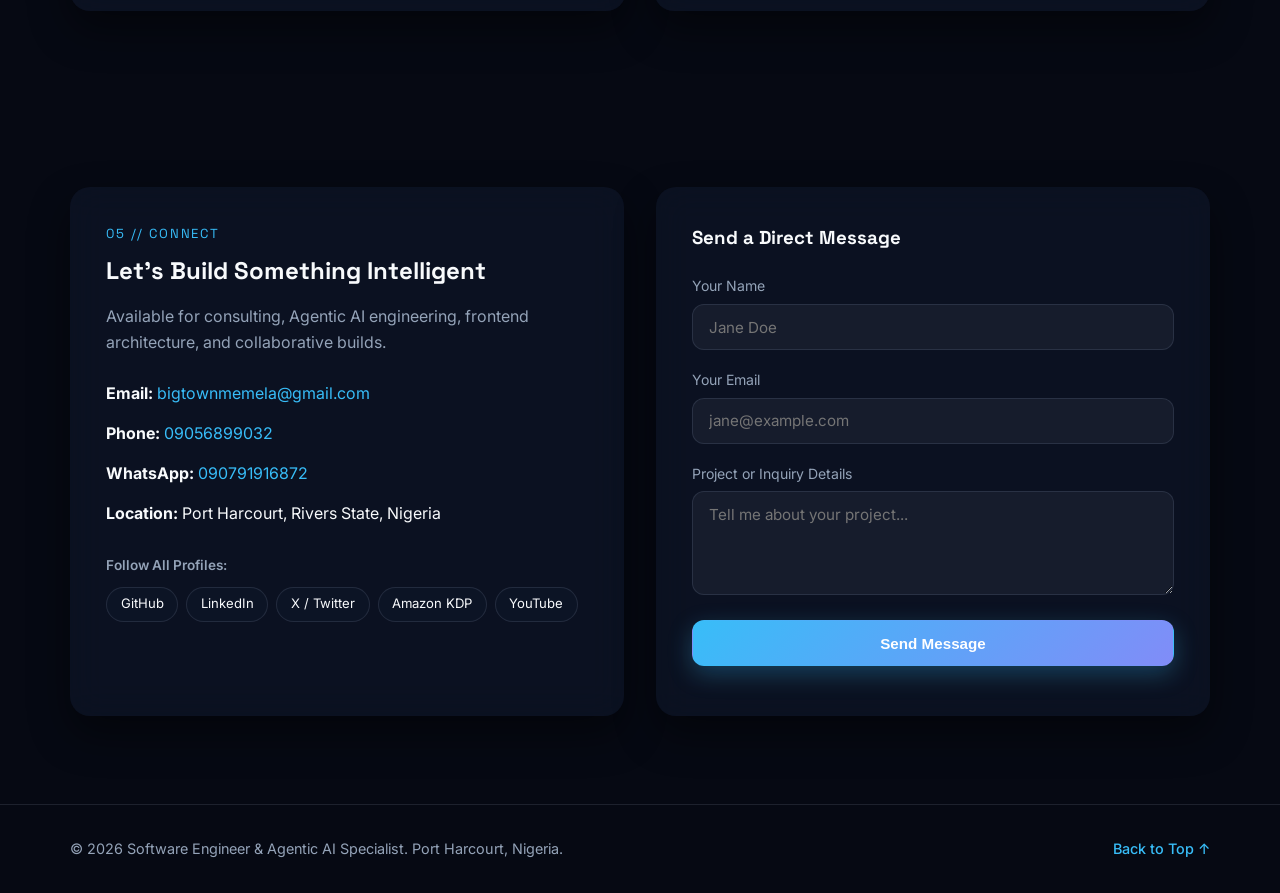
==== commit 7d719df4: "Add LinkedIn and update social links in index.html" ====
--- a/index.html
+++ b/index.html
@@ -77,9 +77,11 @@
             <span class="follow-label">Follow All:</span>
             <div class="social-links">
               <a href="#" class="social-pill" target="_blank" rel="noopener" aria-label="GitHub">GitHub</a>
+              
               <a href="https://www.linkedin.com/in/mbigtown" class="social-pill" target="_blank" rel="noopener" aria-label="LinkedIn">LinkedIn</a>
-              <a href="#" class="social-pill" target="_blank" rel="noopener" aria-label="Amazon KDP Author Page">https://x.com/BigtownM7903</a>
-              <a href="#" class="social-pill" target="_blank" rel="noopener" aria-label="Portfolio / Dribbble">Dribbble</a>
+             
+              <a href="https://x.com/BigtownM7903" class="social-pill" target="_blank" rel="noopener" aria-label="Amazon KDP Author Page"><b><i>X</i></b></a>
+              
             </div>
           </div>
         </div>
@@ -588,4 +590,4 @@
 
   </script>
 </body>
-</html>+</html>
